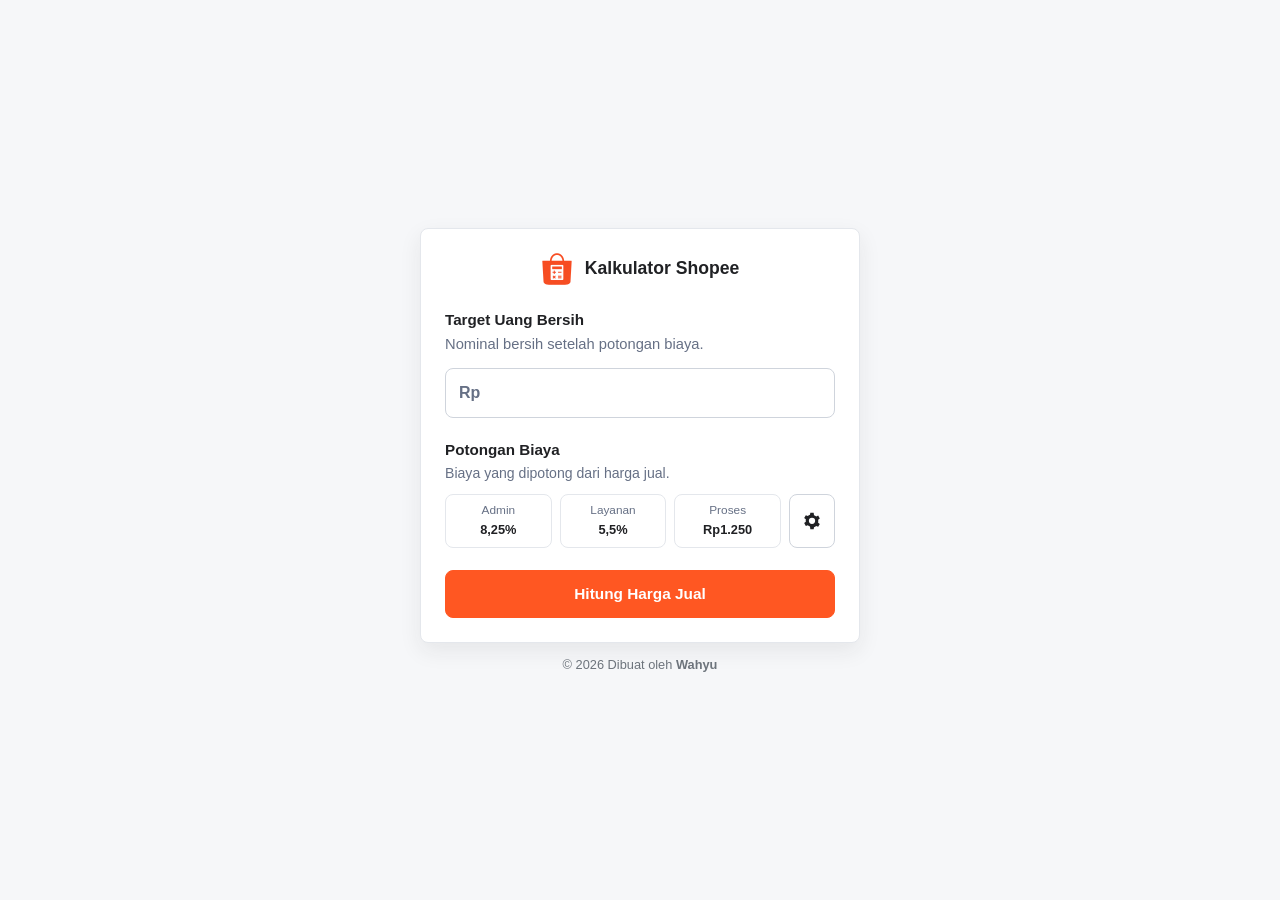
==== index.html @ d79b9548 "Add mobile sidebar reset menu" ====
<!DOCTYPE html>
<html lang="id">

<head>
    <meta charset="UTF-8">
    <meta name="viewport" content="width=device-width, initial-scale=1.0, viewport-fit=cover">
    <link rel="shortcut icon" href="assets/icon.png" type="image/x-icon">
    <link rel="apple-touch-icon" href="assets/icon-app.png">
    <title>Kalkulator Shopee</title>
    <link rel="stylesheet" href="style.css?v=mobile-app-7">
</head>

<body>
    <main class="container">
        <header class="app-header">
            <img src="assets/icon.png" alt="" class="app-icon" aria-hidden="true">
            <h1>Kalkulator Shopee</h1>
            <button class="mobile-menu-toggle" id="mobile-menu-toggle" type="button" aria-expanded="false"
                aria-controls="mobile-menu" aria-label="Buka menu">
                <span></span>
                <span></span>
                <span></span>
            </button>
            <div class="mobile-menu-backdrop" id="mobile-menu-backdrop" hidden></div>
            <nav class="mobile-menu" id="mobile-menu" aria-label="Menu" hidden>
                <div class="mobile-menu-top">
                    <div class="mobile-menu-heading">Menu</div>
                    <button class="mobile-menu-close" id="mobile-menu-close" type="button" aria-label="Tutup menu">&times;</button>
                </div>
                <button class="mobile-menu-item" id="reset-form" type="button">
                    <svg class="mobile-menu-icon" viewBox="0 0 24 24" aria-hidden="true">
                        <path d="M4 7v5h5" />
                        <path d="M5.5 17A8 8 0 1 0 6 6.8L4 12" />
                    </svg>
                    <span>Reset Form</span>
                </button>
                <button class="mobile-menu-item" id="open-about" type="button">
                    <svg class="mobile-menu-icon" viewBox="0 0 24 24" aria-hidden="true">
                        <path d="M12 17v-6" />
                        <path d="M12 7h.01" />
                        <path d="M21 12a9 9 0 1 1-18 0 9 9 0 0 1 18 0Z" />
                    </svg>
                    <span>Tentang</span>
                </button>
            </nav>
        </header>

        <form id="calculator-form" novalidate>
            <div class="field-group">
                <label for="bersih">Target Uang Bersih</label>
                <p class="helper" id="bersih-helper">Nominal bersih setelah potongan biaya.</p>
                <div class="amount-field" id="amount-field">
                    <span class="currency-prefix">Rp</span>
                    <input type="text" id="bersih" inputmode="numeric" pattern="[0-9]*" autocomplete="off" aria-describedby="bersih-helper bersih-error" aria-invalid="false">
                </div>
                <p class="error-message" id="bersih-error" aria-live="polite"></p>
            </div>

            <section class="fee-summary" aria-label="Asumsi biaya Shopee">
                <div class="fee-summary-copy">
                    <p class="fee-summary-title">Potongan Biaya</p>
                    <p class="fee-summary-helper">Biaya yang dipotong dari harga jual.</p>
                </div>
                <div class="fee-chips">
                    <span class="fee-chip">Admin <b id="admin-chip">8,25%</b></span>
                    <span class="fee-chip">Layanan <b id="service-chip">5,5%</b></span>
                    <span class="fee-chip">Proses <b id="process-chip">Rp1.250</b></span>
                </div>
                <button class="fee-toggle" type="button" id="toggle-fees" aria-expanded="false"
                    aria-controls="fee-editor" aria-label="Ubah biaya">
                    <svg class="settings-icon" viewBox="0 0 24 24" aria-hidden="true">
                        <path
                            d="M19.4 13.5c.1-.5.1-1 .1-1.5s0-1-.1-1.5l2-1.5-2-3.5-2.4 1a8.2 8.2 0 0 0-2.6-1.5L14 2h-4l-.4 2.5A8.2 8.2 0 0 0 7 6L4.6 5 2.6 8.5l2 1.5c-.1.5-.1 1-.1 1.5s0 1 .1 1.5l-2 1.5 2 3.5 2.4-1a8.2 8.2 0 0 0 2.6 1.5L10 22h4l.4-2.5A8.2 8.2 0 0 0 17 18l2.4 1 2-3.5-2-1.5ZM12 15.5A3.5 3.5 0 1 1 12 8a3.5 3.5 0 0 1 0 7.5Z" />
                    </svg>
                </button>
            </section>

            <div class="fee-editor" id="fee-editor" hidden>
                <div class="fee-grid">
                    <label class="fee-field" for="admin-rate">
                        <span class="fee-label fee-label-desktop">Admin (%)</span>
                        <span class="fee-label fee-label-mobile">Biaya Admin (%)</span>
                        <input type="text" id="admin-rate" inputmode="decimal" value="8,25">
                    </label>
                    <label class="fee-field" for="service-rate">
                        <span class="fee-label fee-label-desktop">Layanan (%)</span>
                        <span class="fee-label fee-label-mobile">Biaya Layanan (%)</span>
                        <input type="text" id="service-rate" inputmode="decimal" value="5,5">
                    </label>
                    <label class="fee-field" for="process-fee">
                        <span class="fee-label fee-label-desktop">Proses (Rp)</span>
                        <span class="fee-label fee-label-mobile">Biaya Proses Pesanan (Rp)</span>
                        <input type="text" id="process-fee" inputmode="numeric" value="1.250">
                    </label>
                </div>
                <button class="fee-save" type="button" id="save-fees">Simpan</button>
                <p class="error-message" id="fee-error" aria-live="polite"></p>
            </div>

            <section id="output" class="result" hidden aria-live="polite">
                <p class="result-label">Harga Jual Minimum</p>
                <div class="harga-final" id="selling-price">Rp0</div>
                <div class="summary-list">
                    <div class="summary-row">
                        <span>Biaya Admin</span>
                        <b id="admin-fee">Rp0</b>
                    </div>
                    <div class="summary-row">
                        <span>Biaya Layanan</span>
                        <b id="service-fee">Rp0</b>
                    </div>
                    <div class="summary-row">
                        <span>Biaya Proses Pesanan</span>
                        <b id="process-cost">Rp0</b>
                    </div>
                    <div class="summary-row summary-total">
                        <span>Bersih Diterima</span>
                        <b id="net-received">Rp0</b>
                    </div>
                </div>
            </section>

            <button class="primary-button" id="primary-action" type="submit">Hitung Harga Jual</button>
            <section id="empty-state" class="empty-state" aria-live="polite">
                <div class="empty-state-content">
                    <span class="empty-state-icon" aria-hidden="true">Rp</span>
                    <p>Masukkan target, lalu hitung harga jual.</p>
                </div>
            </section>
            <p class="copy-status" id="copy-status" role="status" aria-live="polite"></p>
        </form>
    </main>

    <div id="toast" class="toast" role="status" aria-live="polite" aria-atomic="true" hidden>
        <span class="toast-icon" aria-hidden="true"></span>
        <span class="toast-message"></span>
        <button class="toast-close" type="button" aria-label="Tutup pesan">&times;</button>
    </div>

    <div class="about-modal" id="about-modal" role="dialog" aria-modal="true" aria-labelledby="about-title" hidden>
        <div class="about-modal-panel">
            <button class="about-modal-close" id="about-modal-close" type="button" aria-label="Tutup About">&times;</button>
            <h2 id="about-title">Tentang</h2>
            <p class="about-modal-credit">
                © 2026 Dibuat oleh <a href="https://wahyu-devs.github.io/portfolio/"><b>Wahyu</b></a>
            </p>
        </div>
    </div>

    <footer>
        © 2026 Dibuat oleh <a href="https://wahyu-devs.github.io/portfolio/"><b>Wahyu</b></a>
    </footer>

    <script src="script.js?v=mobile-app-6"></script>
</body>

</html>
---- style.css ----
:root {
    color-scheme: light;
    --accent: #ff5722;
    --accent-hover: #e64a19;
    --accent-soft: #fff3ee;
    --focus: #155eef;
    --danger: #b42318;
    --ink: #202124;
    --muted: #667085;
    --line: #e4e7ec;
    --line-strong: #cfd4dc;
    --surface: #ffffff;
    --bg: #f6f7f9;
    --form-gap: 22px;
    --field-gap: 12px;
    --inner-gap: 12px;
}

* {
    box-sizing: border-box;
    letter-spacing: 0;
}

[hidden] {
    display: none !important;
}

html {
    min-height: 100%;
    background: var(--bg);
}

body {
    min-height: 100svh;
    min-height: 100dvh;
    margin: 0;
    padding: 20px;
    display: flex;
    flex-direction: column;
    align-items: center;
    justify-content: center;
    overflow-x: hidden;
    overflow-y: auto;
    background: var(--bg);
    color: var(--ink);
    font-family: Arial, sans-serif;
}

.container {
    width: min(100%, 440px);
    padding: 24px;
    background: var(--surface);
    border: 1px solid var(--line);
    border-radius: 8px;
    box-shadow: 0 8px 22px rgba(32, 33, 36, 0.08);
}

.app-header {
    display: flex;
    align-items: center;
    justify-content: center;
    gap: 12px;
    margin-bottom: 26px;
}

.app-icon {
    width: 32px;
    height: 32px;
    border-radius: 8px;
}

.mobile-menu-toggle,
.mobile-menu,
.mobile-menu-backdrop,
.about-modal {
    display: none;
}

h1 {
    margin: 0;
    color: var(--ink);
    font-size: 1.1rem;
    line-height: 1.25;
    text-align: center;
}

.field-group {
    margin: 0;
}

#calculator-form {
    display: flex;
    flex-direction: column;
    gap: var(--form-gap);
}

label {
    display: block;
    margin-bottom: 6px;
    font-size: 0.95rem;
    font-weight: 700;
}

.helper {
    margin: 0 0 var(--field-gap);
    color: var(--muted);
    font-size: 0.92rem;
    line-height: 1.45;
}

.amount-field {
    display: flex;
    min-height: 50px;
    align-items: center;
    background: var(--surface);
    border: 1px solid var(--line-strong);
    border-radius: 8px;
    transition: border-color 160ms ease, box-shadow 160ms ease;
}

.amount-field:focus-within,
.fee-field input:focus-visible,
.fee-toggle:focus-visible,
.mobile-menu-toggle:focus-visible,
.mobile-menu-close:focus-visible,
.mobile-menu-item:focus-visible,
.about-modal-close:focus-visible,
.primary-button:focus-visible {
    border-color: var(--focus);
    box-shadow: 0 0 0 3px rgba(21, 94, 239, 0.16);
    outline: none;
}

.amount-field.is-invalid {
    border-color: var(--danger);
    box-shadow: 0 0 0 3px rgba(180, 35, 24, 0.12);
}

.currency-prefix {
    flex: 0 0 auto;
    padding-left: 13px;
    color: var(--muted);
    font-weight: 700;
}

input {
    width: 100%;
    min-height: 48px;
    padding: 12px;
    border: 0;
    border-radius: 8px;
    background: transparent;
    color: var(--ink);
    font-size: 1rem;
}

input:focus {
    outline: none;
}

.error-message,
.copy-status {
    margin: 0;
    font-size: 0.84rem;
    line-height: 1.4;
}

.error-message:not(:empty),
.copy-status:not(:empty) {
    margin-top: 8px;
}

.error-message {
    color: var(--danger);
}

.copy-status {
    color: var(--focus);
    text-align: center;
}

.error-message,
.copy-status:empty {
    display: none;
}

.toast {
    position: fixed;
    top: calc(20px + env(safe-area-inset-top));
    right: auto;
    bottom: auto;
    left: 50%;
    z-index: 10;
    display: grid;
    grid-template-columns: auto minmax(0, 1fr) auto;
    align-items: center;
    gap: 10px;
    width: max-content;
    max-width: min(390px, calc(100vw - 40px));
    padding: 9px 10px;
    background: #f8fafc;
    border: 1px solid var(--line-strong);
    border-radius: 8px;
    box-shadow: 0 10px 24px rgba(32, 33, 36, 0.14);
    color: var(--ink);
    font-size: 0.86rem;
    font-weight: 700;
    line-height: 1.35;
    opacity: 0;
    transform: translate(-50%, -10px);
    transition: opacity 180ms ease, transform 180ms ease;
}

.toast-message {
    min-width: 0;
    overflow-wrap: anywhere;
}

.toast-icon {
    display: inline-grid;
    flex: 0 0 auto;
    place-items: center;
    width: 1.45em;
    height: 1.45em;
    border-radius: 50%;
    color: #ffffff;
    font-size: 0.82rem;
    font-weight: 800;
    line-height: 1;
}

.toast-close {
    display: inline-grid;
    width: 24px;
    height: 24px;
    margin: -2px -3px -2px 0;
    padding: 0;
    place-items: center;
    background: transparent;
    border: 0;
    border-radius: 6px;
    color: currentColor;
    cursor: pointer;
    font-size: 1rem;
    line-height: 1;
    opacity: 0.62;
}

.toast-close:hover,
.toast-close:focus-visible {
    background: rgba(32, 33, 36, 0.08);
    opacity: 0.9;
    outline: none;
}

.toast.is-visible {
    opacity: 1;
    transform: translate(-50%, 0);
}

.toast.is-success {
    background: #eefaf2;
    border-color: #8fd19e;
    color: #14532d;
}

.toast.is-success .toast-icon {
    position: relative;
    background: #31a05f;
}

.toast.is-success .toast-icon::before {
    content: "";
    width: 0.64em;
    height: 0.34em;
    margin-top: -0.1em;
    border-bottom: 2px solid currentColor;
    border-left: 2px solid currentColor;
    transform: rotate(-45deg);
}

.toast.is-info {
    background: #eff6ff;
    border-color: #93c5fd;
    color: #1e3a8a;
}

.toast.is-info .toast-icon {
    background: #1d74d8;
}

.toast.is-info .toast-icon::before {
    content: "i";
}

.toast.is-warning {
    background: #fff8e8;
    border-color: #f5c465;
    color: #7c4a03;
}

.toast.is-warning .toast-icon {
    background: #f0a700;
}

.toast.is-warning .toast-icon::before {
    content: "!";
}

.toast.is-error {
    background: #fff1f0;
    border-color: #f1a2a0;
    color: #8a1f17;
}

.toast.is-error .toast-icon {
    background: #ef4a3a;
}

.toast.is-error .toast-icon::before {
    content: "×";
}

.fee-summary {
    display: grid;
    grid-template-columns: minmax(0, 1fr) auto;
    align-items: stretch;
    gap: 10px 8px;
    margin-top: 0;
}

.fee-summary-copy {
    grid-column: 1 / -1;
}

.fee-summary-title {
    margin: 0 0 4px;
    color: var(--ink);
    font-size: 0.95rem;
    font-weight: 700;
    line-height: 1.3;
}

.fee-summary-helper {
    margin: 0;
    color: var(--muted);
    font-size: 0.88rem;
    line-height: 1.45;
}

.fee-chips {
    display: grid;
    grid-template-columns: repeat(3, minmax(0, 1fr));
    gap: 8px;
}

.fee-chip {
    display: flex;
    flex-direction: column;
    justify-content: center;
    min-width: 0;
    min-height: 54px;
    padding: 8px 6px;
    background: var(--surface);
    border: 1px solid var(--line);
    border-radius: 8px;
    color: var(--muted);
    font-size: 0.74rem;
    line-height: 1.25;
    text-align: center;
}

.fee-chip b {
    display: block;
    margin-top: 4px;
    color: var(--ink);
    font-size: 0.8rem;
}

.fee-toggle {
    display: inline-grid;
    width: 46px;
    min-height: 46px;
    padding: 0;
    place-items: center;
    background: transparent;
    border: 1px solid var(--line-strong);
    border-radius: 8px;
    color: var(--ink);
    cursor: pointer;
    font-size: 0.9rem;
    font-weight: 700;
}

.settings-icon {
    width: 20px;
    height: 20px;
    fill: currentColor;
}

.fee-toggle:hover {
    background: #ffffff;
    border-color: var(--accent);
    color: var(--accent);
}

.fee-editor {
    margin-top: 0;
    padding: 12px;
    background: #fafbfc;
    border: 1px solid var(--line);
    border-radius: 8px;
}

.fee-grid {
    display: grid;
    gap: 10px;
}

.fee-field {
    margin: 0;
}

.fee-field span {
    display: block;
    margin-bottom: 6px;
    color: var(--muted);
    font-size: 0.8rem;
}

.fee-field .fee-label-mobile {
    display: none;
}

.fee-field input {
    min-height: 44px;
    padding: 10px 11px;
    background: var(--surface);
    border: 1px solid var(--line-strong);
}

.fee-save {
    width: 100%;
    min-height: 44px;
    margin-top: 12px;
    padding: 10px 12px;
    background: transparent;
    border: 1px solid var(--line-strong);
    border-radius: 8px;
    color: var(--ink);
    cursor: pointer;
    font-size: 0.92rem;
    font-weight: 700;
}

.fee-save:hover {
    background: #ffffff;
    border-color: var(--accent);
    color: var(--accent);
}

.fee-save:focus-visible {
    border-color: var(--focus);
    box-shadow: 0 0 0 3px rgba(21, 94, 239, 0.16);
    outline: none;
}

.result {
    margin-top: 0;
    padding-top: 22px;
    border-top: 1px solid var(--line);
}

.result-label {
    margin: 0;
    color: var(--muted);
    font-size: 0.86rem;
    font-weight: 700;
    text-align: center;
}

.harga-final {
    margin: 8px 0 18px;
    color: var(--accent);
    font-size: 1.8rem;
    font-weight: 800;
    line-height: 1.2;
    overflow-wrap: anywhere;
    text-align: center;
}

.summary-list {
    border: 1px solid var(--line);
    border-radius: 8px;
    overflow: hidden;
}

.summary-row {
    display: grid;
    grid-template-columns: minmax(0, 1fr) auto;
    gap: 12px;
    align-items: center;
    min-height: 52px;
    padding: 12px;
}

.summary-row + .summary-row {
    border-top: 1px solid var(--line);
}

.summary-row span {
    min-width: 0;
    color: var(--muted);
    font-size: 0.92rem;
}

.summary-row b {
    color: var(--ink);
    font-size: 0.94rem;
    overflow-wrap: anywhere;
    text-align: right;
}

.summary-total {
    margin: 0;
    background: var(--accent-soft);
}

.summary-total span,
.summary-total b {
    color: var(--ink);
    font-weight: 800;
}

.primary-button {
    width: 100%;
    min-height: 48px;
    margin-top: 0;
    padding: 12px;
    background: var(--accent);
    border: 1px solid var(--accent);
    border-radius: 8px;
    color: #ffffff;
    cursor: pointer;
    font-size: 0.96rem;
    font-weight: 700;
}

.primary-button:hover {
    background: var(--accent-hover);
    border-color: var(--accent-hover);
}

.empty-state {
    display: none;
}

footer {
    margin-top: 14px;
    color: #6d747c;
    font-size: 0.8rem;
    text-align: center;
}

.heart-icon {
    width: 1.08em;
    height: 1.08em;
    margin: 0;
    fill: var(--accent);
    vertical-align: -0.16em;
}

a {
    color: inherit;
    text-decoration: none;
}

@media (min-width: 701px) {
    .fee-editor {
        padding: 14px;
    }

    .fee-grid {
        grid-template-columns: repeat(3, minmax(0, 1fr));
        gap: 12px;
        align-items: start;
    }

    .fee-field span {
        margin-bottom: 7px;
        font-size: 0.8rem;
        line-height: 1.25;
        white-space: nowrap;
    }

    .fee-field input {
        min-height: 46px;
        padding: 10px 12px;
        font-size: 1rem;
    }

    .fee-save {
        min-height: 42px;
        margin-top: 14px;
        padding: 9px 12px;
    }
}

@media (max-width: 700px) {
    body {
        padding: 0;
        justify-content: flex-start;
        align-items: stretch;
        background: var(--bg);
    }

    .container {
        flex: 1;
        display: flex;
        flex-direction: column;
        width: 100%;
        max-width: none;
        padding: 0 20px 14px;
        background: var(--bg);
        border: 0;
        border-radius: 0;
        box-shadow: none;
    }

    #calculator-form {
        flex: 1;
        gap: 14px;
    }

    .app-header {
        position: sticky;
        top: 0;
        z-index: 4;
        align-items: center;
        justify-content: flex-start;
        gap: 10px;
        margin: 0 -20px 14px;
        padding: calc(14px + env(safe-area-inset-top)) 20px 14px;
        background: var(--surface);
        border-bottom: 1px solid var(--line);
    }

    .app-icon {
        flex: 0 0 auto;
        width: 38px;
        height: 38px;
    }

    h1 {
        flex: 1;
        font-size: 1.08rem;
        font-weight: 800;
        text-align: left;
    }

    .mobile-menu-toggle {
        flex: 0 0 auto;
        display: inline-flex;
        align-items: center;
        justify-content: center;
        flex-direction: column;
        gap: 4px;
        width: 38px;
        min-height: 38px;
        padding: 0;
        background: #fafbfc;
        border: 1px solid var(--line-strong);
        border-radius: 8px;
        color: var(--ink);
        cursor: pointer;
    }

    .mobile-menu-toggle span {
        display: block;
        width: 17px;
        height: 2px;
        background: currentColor;
        border-radius: 999px;
    }

    body.is-mobile-menu-open {
        overflow: hidden;
    }

    .mobile-menu-backdrop {
        position: fixed;
        inset: 0;
        z-index: 18;
        display: block;
        background: rgba(32, 33, 36, 0.34);
        opacity: 0;
        transition: opacity 180ms ease;
    }

    .mobile-menu-backdrop.is-open {
        opacity: 1;
    }

    .mobile-menu-backdrop[hidden] {
        display: none;
    }

    .mobile-menu {
        position: fixed;
        top: 0;
        right: 0;
        bottom: 0;
        z-index: 19;
        display: flex;
        flex-direction: column;
        gap: 10px;
        width: min(300px, calc(100vw - 52px));
        padding: calc(18px + env(safe-area-inset-top)) 16px calc(18px + env(safe-area-inset-bottom));
        background: var(--surface);
        border-left: 1px solid var(--line);
        box-shadow: -18px 0 36px rgba(32, 33, 36, 0.18);
        transform: translateX(100%);
        transition: transform 180ms ease;
    }

    .mobile-menu.is-open {
        transform: translateX(0);
    }

    .mobile-menu[hidden] {
        display: none;
    }

    .mobile-menu-top {
        display: flex;
        align-items: center;
        justify-content: space-between;
        gap: 12px;
        min-height: 38px;
        margin-bottom: 4px;
    }

    .mobile-menu-heading {
        color: var(--ink);
        font-size: 1rem;
        font-weight: 800;
        line-height: 1.3;
    }

    .mobile-menu-close {
        display: inline-grid;
        flex: 0 0 auto;
        width: 36px;
        height: 36px;
        padding: 0;
        place-items: center;
        background: #fafbfc;
        border: 1px solid var(--line);
        border-radius: 8px;
        color: var(--ink);
        cursor: pointer;
        font-size: 1rem;
        line-height: 1;
    }

    .mobile-menu-item {
        width: 100%;
        min-height: 46px;
        padding: 11px 12px;
        display: flex;
        align-items: center;
        gap: 10px;
        background: #fafbfc;
        border: 1px solid var(--line);
        border-radius: 8px;
        color: var(--ink);
        cursor: pointer;
        font-size: 0.94rem;
        font-weight: 700;
        text-align: left;
    }

    .mobile-menu-icon {
        flex: 0 0 auto;
        width: 18px;
        height: 18px;
        fill: none;
        stroke: currentColor;
        stroke-width: 2;
        stroke-linecap: round;
        stroke-linejoin: round;
    }

    .mobile-menu-item span {
        min-width: 0;
        overflow-wrap: anywhere;
    }

    .mobile-menu-item:hover {
        border-color: var(--accent);
        color: var(--accent);
    }

    .about-modal {
        position: fixed;
        inset: 0;
        z-index: 20;
        display: grid;
        place-items: center;
        padding: 20px;
        background: rgba(32, 33, 36, 0.34);
    }

    .about-modal[hidden] {
        display: none;
    }

    .about-modal-panel {
        position: relative;
        display: grid;
        gap: 8px;
        width: min(320px, 100%);
        padding: 18px;
        background: var(--surface);
        border: 1px solid var(--line);
        border-radius: 8px;
        box-shadow: 0 18px 36px rgba(32, 33, 36, 0.2);
    }

    .about-modal-close {
        position: absolute;
        top: 10px;
        right: 10px;
        display: inline-grid;
        width: 32px;
        height: 32px;
        padding: 0;
        place-items: center;
        background: #fafbfc;
        border: 1px solid var(--line);
        border-radius: 8px;
        color: var(--ink);
        cursor: pointer;
        font-size: 1rem;
        line-height: 1;
    }

    .about-modal h2 {
        margin: 0;
        padding-right: 34px;
        color: var(--ink);
        font-size: 1.05rem;
        line-height: 1.3;
    }

    .about-modal-credit {
        display: block;
        width: 100%;
        margin: 4px 0 0;
        color: var(--muted);
        font-size: 0.84rem;
        font-weight: 400;
    }

    label {
        margin-bottom: 6px;
        font-size: 0.92rem;
        line-height: 1.3;
    }

    .helper {
        margin-bottom: 12px;
        font-size: 0.9rem;
        line-height: 1.45;
    }

    .field-group {
        margin: 0 -20px;
        padding: 18px 20px 16px;
        background: var(--surface);
        border-bottom: 1px solid var(--line);
    }

    .amount-field {
        min-height: 52px;
        background: #fafbfc;
    }

    input {
        min-height: 50px;
        padding-top: 10px;
        padding-bottom: 10px;
    }

    .fee-summary {
        margin: 0 -20px;
        padding: 16px 20px;
        background: var(--surface);
        border-top: 1px solid var(--line);
        border-bottom: 1px solid var(--line);
        gap: 12px 8px;
    }

    .fee-summary-title {
        font-size: 0.92rem;
    }

    .fee-summary-helper {
        font-size: 0.9rem;
    }

    .fee-chips {
        gap: 8px;
    }

    .fee-chip {
        min-height: 52px;
        padding: 7px 6px;
        background: #fafbfc;
        font-size: 0.73rem;
    }

    .fee-chip b {
        margin-top: 3px;
        font-size: 0.8rem;
    }

    .fee-toggle {
        width: 50px;
        min-height: 52px;
        background: #fafbfc;
        font-size: 0.9rem;
    }

    .fee-field .fee-label-desktop {
        display: none;
    }

    .fee-field .fee-label-mobile {
        display: block;
    }

    .fee-editor {
        margin: -14px -20px 0;
        padding: 16px 20px 18px;
        background: var(--surface);
        border: 0;
        border-bottom: 1px solid var(--line);
        border-radius: 0;
    }

    .fee-grid {
        gap: 12px;
    }

    .fee-field input {
        background: #fafbfc;
    }

    .result {
        margin: 0 -20px;
        padding: 18px 20px;
        background: var(--surface);
        border-top: 1px solid var(--line);
        border-bottom: 1px solid var(--line);
    }

    .result-label {
        font-size: 0.84rem;
    }

    .harga-final {
        margin: 7px 0 16px;
        font-size: 1.72rem;
    }

    .summary-row {
        min-height: 48px;
        padding: 11px 12px;
    }

    .summary-row span {
        font-size: 0.9rem;
    }

    .summary-row b {
        font-size: 0.92rem;
    }

    .primary-button {
        min-height: 52px;
        margin-top: 2px;
        font-size: 0.94rem;
        font-weight: 700;
        box-shadow: 0 8px 18px rgba(255, 87, 34, 0.18);
    }

    .empty-state {
        display: grid;
        flex: 1 1 auto;
        min-height: 168px;
        place-items: center;
        margin: 0 -20px;
        padding: 18px 20px;
        background: var(--surface);
        border-top: 1px solid var(--line);
        border-bottom: 1px solid var(--line);
        border-radius: 0;
        color: var(--muted);
        text-align: center;
    }

    .empty-state-content {
        display: grid;
        place-items: center;
        gap: 8px;
    }

    .empty-state[hidden] {
        display: none;
    }

    .empty-state-icon {
        display: inline-grid;
        width: 40px;
        height: 40px;
        place-items: center;
        background: var(--accent-soft);
        border-radius: 50%;
        color: var(--accent);
        font-size: 0.92rem;
        font-weight: 800;
    }

    .empty-state p {
        max-width: 220px;
        margin: 0;
        font-size: 0.88rem;
        font-weight: 700;
        line-height: 1.45;
    }

    footer {
        display: none;
    }

    .toast {
        top: auto;
        right: 50%;
        bottom: calc(18px + env(safe-area-inset-bottom));
        left: auto;
        width: max-content;
        max-width: calc(100vw - 48px);
        margin: 0;
        padding: 10px 12px;
        box-shadow: 0 8px 20px rgba(32, 33, 36, 0.14);
        font-size: 0.82rem;
        font-weight: 700;
        text-align: center;
        transform: translate(50%, 10px);
    }

    .toast.is-visible {
        transform: translate(50%, 0);
    }
}

@media (max-width: 360px) {
    .container {
        padding-right: 20px;
        padding-left: 20px;
    }

    .fee-chips,
    .summary-row {
        grid-template-columns: 1fr;
    }

    .fee-chip {
        display: flex;
        justify-content: space-between;
        gap: 8px;
        text-align: left;
    }

    .fee-chip b {
        margin-top: 0;
    }

    .summary-row {
        gap: 4px;
        align-items: start;
    }

    .summary-row b {
        text-align: left;
    }
}
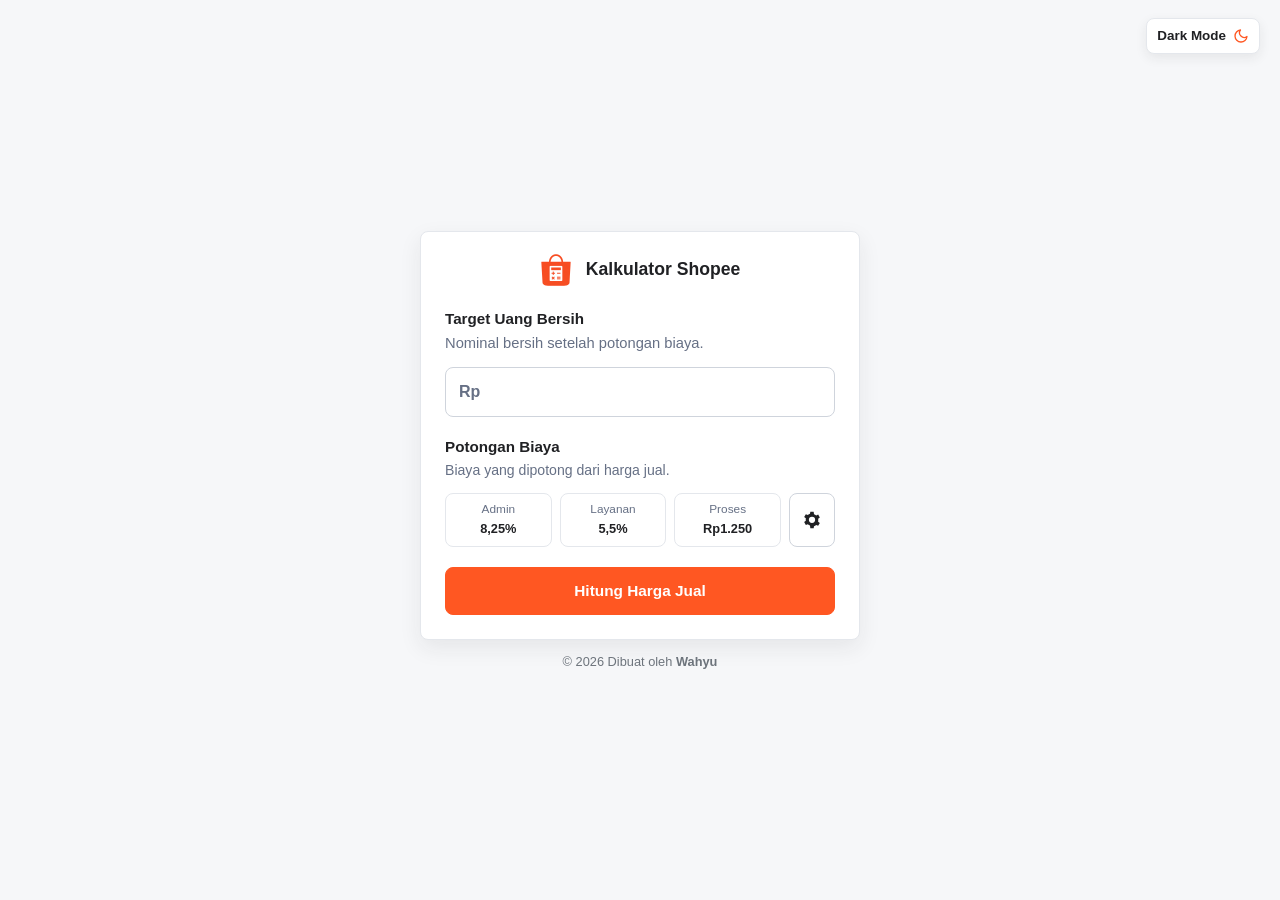
==== commit 2f1011fb: "Add theme toggle and mobile toast polish" ====
--- a/index.html
+++ b/index.html
@@ -7,10 +7,27 @@
     <link rel="shortcut icon" href="assets/icon.png" type="image/x-icon">
     <link rel="apple-touch-icon" href="assets/icon-app.png">
     <title>Kalkulator Shopee</title>
-    <link rel="stylesheet" href="style.css?v=mobile-app-7">
+    <script>
+        (() => {
+            try {
+                const theme = localStorage.getItem("shopeeCalculatorTheme");
+                if (theme === "dark" || theme === "light") {
+                    document.documentElement.dataset.theme = theme;
+                }
+            } catch (error) {
+                document.documentElement.dataset.theme = "light";
+            }
+        })();
+    </script>
+    <link rel="stylesheet" href="style.css?v=mobile-app-11">
 </head>
 
 <body>
+    <button class="theme-action desktop-theme-action" type="button" aria-label="Ganti ke dark mode" data-theme-toggle>
+        <span class="theme-action-label" data-theme-label>Dark Mode</span>
+        <span class="theme-action-icon" aria-hidden="true"></span>
+    </button>
+
     <main class="container">
         <header class="app-header">
             <img src="assets/icon.png" alt="" class="app-icon" aria-hidden="true">
@@ -27,6 +44,11 @@
                     <div class="mobile-menu-heading">Menu</div>
                     <button class="mobile-menu-close" id="mobile-menu-close" type="button" aria-label="Tutup menu">&times;</button>
                 </div>
+                <button class="mobile-menu-item mobile-theme-action" type="button" aria-label="Ganti ke dark mode"
+                    data-theme-toggle>
+                    <span class="theme-action-icon" aria-hidden="true"></span>
+                    <span data-theme-label>Dark Mode</span>
+                </button>
                 <button class="mobile-menu-item" id="reset-form" type="button">
                     <svg class="mobile-menu-icon" viewBox="0 0 24 24" aria-hidden="true">
                         <path d="M4 7v5h5" />
@@ -51,7 +73,7 @@
                 <p class="helper" id="bersih-helper">Nominal bersih setelah potongan biaya.</p>
                 <div class="amount-field" id="amount-field">
                     <span class="currency-prefix">Rp</span>
-                    <input type="text" id="bersih" inputmode="numeric" pattern="[0-9]*" autocomplete="off" aria-describedby="bersih-helper bersih-error" aria-invalid="false">
+                    <input type="text" id="bersih" inputmode="numeric" enterkeyhint="go" pattern="[0-9]*" autocomplete="off" aria-describedby="bersih-helper bersih-error" aria-invalid="false">
                 </div>
                 <p class="error-message" id="bersih-error" aria-live="polite"></p>
             </div>
@@ -139,11 +161,22 @@
 
     <div class="about-modal" id="about-modal" role="dialog" aria-modal="true" aria-labelledby="about-title" hidden>
         <div class="about-modal-panel">
+            <span class="about-modal-handle" aria-hidden="true"></span>
             <button class="about-modal-close" id="about-modal-close" type="button" aria-label="Tutup About">&times;</button>
-            <h2 id="about-title">Tentang</h2>
-            <p class="about-modal-credit">
-                © 2026 Dibuat oleh <a href="https://wahyu-devs.github.io/portfolio/"><b>Wahyu</b></a>
-            </p>
+            <div class="about-modal-header">
+                <svg class="about-modal-header-icon" viewBox="0 0 24 24" aria-hidden="true">
+                    <path d="M12 17v-6" />
+                    <path d="M12 7h.01" />
+                    <path d="M21 12a9 9 0 1 1-18 0 9 9 0 0 1 18 0Z" />
+                </svg>
+                <h2 id="about-title">Tentang</h2>
+            </div>
+            <div class="about-modal-body">
+                <p>
+                    Aplikasi web untuk membantu Seller menghitung harga jual minimum agar target uang bersih tetap
+                    tercapai setelah potongan biaya Shopee. Dibuat oleh <a href="https://wahyu-devs.github.io/portfolio/"><b>Wahyu</b></a>.
+                </p>
+            </div>
         </div>
     </div>
 
@@ -151,7 +184,7 @@
         © 2026 Dibuat oleh <a href="https://wahyu-devs.github.io/portfolio/"><b>Wahyu</b></a>
     </footer>
 
-    <script src="script.js?v=mobile-app-6"></script>
+    <script src="script.js?v=mobile-app-7"></script>
 </body>
 
 </html>
--- a/style.css
+++ b/style.css
@@ -4,16 +4,89 @@
     --accent-hover: #e64a19;
     --accent-soft: #fff3ee;
     --focus: #155eef;
+    --focus-ring: rgba(21, 94, 239, 0.16);
     --danger: #b42318;
+    --danger-ring: rgba(180, 35, 24, 0.12);
     --ink: #202124;
     --muted: #667085;
     --line: #e4e7ec;
     --line-strong: #cfd4dc;
     --surface: #ffffff;
+    --surface-soft: #fafbfc;
+    --surface-raised: #f8fafc;
     --bg: #f6f7f9;
+    --overlay: rgba(32, 33, 36, 0.34);
+    --shadow: rgba(32, 33, 36, 0.08);
+    --shadow-strong: rgba(32, 33, 36, 0.14);
+    --shadow-panel: rgba(32, 33, 36, 0.18);
+    --shadow-modal: rgba(32, 33, 36, 0.22);
+    --control-hover: rgba(32, 33, 36, 0.08);
+    --accent-line: #ffd3c4;
+    --button-shadow: rgba(255, 87, 34, 0.18);
+    --footer: #6d747c;
+    --toast-success-bg: #eefaf2;
+    --toast-success-border: #8fd19e;
+    --toast-success-text: #14532d;
+    --toast-success-icon: #31a05f;
+    --toast-info-bg: #eff6ff;
+    --toast-info-border: #93c5fd;
+    --toast-info-text: #1e3a8a;
+    --toast-info-icon: #1d74d8;
+    --toast-warning-bg: #fff8e8;
+    --toast-warning-border: #f5c465;
+    --toast-warning-text: #7c4a03;
+    --toast-warning-icon: #f0a700;
+    --toast-error-bg: #fff1f0;
+    --toast-error-border: #f1a2a0;
+    --toast-error-text: #8a1f17;
+    --toast-error-icon: #ef4a3a;
     --form-gap: 22px;
     --field-gap: 12px;
     --inner-gap: 12px;
+}
+
+html[data-theme="dark"] {
+    color-scheme: dark;
+    --accent: #ff7043;
+    --accent-hover: #ff8a65;
+    --accent-soft: #3a211a;
+    --focus: #8ab4ff;
+    --focus-ring: rgba(138, 180, 255, 0.22);
+    --danger: #ff9b92;
+    --danger-ring: rgba(255, 155, 146, 0.18);
+    --ink: #f4f6f8;
+    --muted: #a8b0bb;
+    --line: #2f3845;
+    --line-strong: #485263;
+    --surface: #161b22;
+    --surface-soft: #202733;
+    --surface-raised: #1c2430;
+    --bg: #0f131a;
+    --overlay: rgba(4, 7, 12, 0.68);
+    --shadow: rgba(0, 0, 0, 0.34);
+    --shadow-strong: rgba(0, 0, 0, 0.48);
+    --shadow-panel: rgba(0, 0, 0, 0.5);
+    --shadow-modal: rgba(0, 0, 0, 0.58);
+    --control-hover: rgba(255, 255, 255, 0.08);
+    --accent-line: #6f3a2a;
+    --button-shadow: rgba(255, 112, 67, 0.2);
+    --footer: #8e97a5;
+    --toast-success-bg: #11291b;
+    --toast-success-border: #2f8f57;
+    --toast-success-text: #b9f6ca;
+    --toast-success-icon: #35b86b;
+    --toast-info-bg: #14233a;
+    --toast-info-border: #3265a8;
+    --toast-info-text: #c6dbff;
+    --toast-info-icon: #5d9cec;
+    --toast-warning-bg: #2f240d;
+    --toast-warning-border: #a97718;
+    --toast-warning-text: #ffe5a3;
+    --toast-warning-icon: #d99a12;
+    --toast-error-bg: #351815;
+    --toast-error-border: #a5433e;
+    --toast-error-text: #ffd1cc;
+    --toast-error-icon: #f05d51;
 }
 
 * {
@@ -52,10 +125,11 @@
     background: var(--surface);
     border: 1px solid var(--line);
     border-radius: 8px;
-    box-shadow: 0 8px 22px rgba(32, 33, 36, 0.08);
+    box-shadow: 0 8px 22px var(--shadow);
 }
 
 .app-header {
+    position: relative;
     display: flex;
     align-items: center;
     justify-content: center;
@@ -74,6 +148,140 @@
 .mobile-menu-backdrop,
 .about-modal {
     display: none;
+}
+
+.theme-action {
+    position: relative;
+    display: inline-flex;
+    align-items: center;
+    justify-content: center;
+    gap: 8px;
+    min-height: 40px;
+    padding: 8px 12px;
+    background: var(--surface);
+    border: 1px solid var(--line);
+    border-radius: 8px;
+    box-shadow: 0 8px 22px var(--shadow);
+    color: var(--ink);
+    cursor: pointer;
+    font-family: inherit;
+    font-size: 0.88rem;
+    font-weight: 800;
+    line-height: 1;
+    transition: border-color 160ms ease, box-shadow 160ms ease, color 160ms ease;
+}
+
+.theme-action:hover {
+    border-color: var(--accent);
+    color: var(--accent);
+}
+
+.desktop-theme-action {
+    position: fixed;
+    top: calc(18px + env(safe-area-inset-top));
+    right: 20px;
+    z-index: 7;
+    gap: 7px;
+    min-height: 36px;
+    padding: 8px 10px;
+    background: var(--surface);
+    border-color: var(--line);
+    box-shadow: 0 4px 12px var(--shadow);
+    color: var(--ink);
+    font-size: 0.84rem;
+    font-weight: 700;
+}
+
+.desktop-theme-action:hover {
+    background: var(--surface-soft);
+    border-color: var(--line-strong);
+    color: var(--ink);
+}
+
+.theme-action-label {
+    min-width: 72px;
+    text-align: left;
+}
+
+.theme-action-icon {
+    position: relative;
+    flex: 0 0 auto;
+    width: 18px;
+    height: 18px;
+    background: currentColor;
+    border-radius: 0;
+    box-shadow: none;
+    color: var(--muted);
+    mask: url("data:image/svg+xml,%3Csvg%20xmlns='http://www.w3.org/2000/svg'%20viewBox='0%200%2024%2024'%20fill='none'%20stroke='black'%20stroke-width='2'%20stroke-linecap='round'%20stroke-linejoin='round'%3E%3Cpath%20d='M21%2012.79A9%209%200%201%201%2011.21%203%207%207%200%200%200%2021%2012.79Z'/%3E%3C/svg%3E") center / contain no-repeat;
+    -webkit-mask: url("data:image/svg+xml,%3Csvg%20xmlns='http://www.w3.org/2000/svg'%20viewBox='0%200%2024%2024'%20fill='none'%20stroke='black'%20stroke-width='2'%20stroke-linecap='round'%20stroke-linejoin='round'%3E%3Cpath%20d='M21%2012.79A9%209%200%201%201%2011.21%203%207%207%200%200%200%2021%2012.79Z'/%3E%3C/svg%3E") center / contain no-repeat;
+    transition: background 180ms ease, box-shadow 180ms ease, color 180ms ease, transform 180ms ease;
+}
+
+.theme-action:hover .theme-action-icon {
+    color: var(--accent);
+}
+
+.theme-action-icon::before {
+    content: "";
+    position: absolute;
+    top: 50%;
+    left: 50%;
+    width: 2px;
+    height: 2px;
+    border-radius: 999px;
+    background: transparent;
+    box-shadow:
+        0 -10px 0 currentColor,
+        0 10px 0 currentColor,
+        10px 0 0 currentColor,
+        -10px 0 0 currentColor,
+        7px 7px 0 currentColor,
+        -7px 7px 0 currentColor,
+        7px -7px 0 currentColor,
+        -7px -7px 0 currentColor;
+    opacity: 0;
+    transform: translate(-50%, -50%) scale(0.4);
+    transition: opacity 180ms ease, transform 180ms ease;
+}
+
+html[data-theme="dark"] .theme-action-icon {
+    background: currentColor;
+    border-radius: 0;
+    color: inherit;
+    mask: url("data:image/svg+xml,%3Csvg%20xmlns='http://www.w3.org/2000/svg'%20viewBox='0%200%2024%2024'%3E%3Cpath%20d='M11%205V1h2v4h-2Zm0%2018v-4h2v4h-2Zm8-10v-2h4v2h-4ZM1%2013v-2h4v2H1Zm16.65-5.25-1.4-1.4%202.8-2.85%201.45%201.45-2.85%202.8ZM4.95%2020.5%203.5%2019.05l2.85-2.8%201.4%201.4-2.8%202.85Zm14.1%200-2.8-2.85%201.4-1.4%202.85%202.8-1.45%201.45ZM6.35%207.75%203.5%204.95%204.95%203.5l2.8%202.85-1.4%201.4ZM12%2018q-2.5%200-4.25-1.75T6%2012q0-2.5%201.75-4.25T12%206q2.5%200%204.25%201.75T18%2012q0%202.5-1.75%204.25T12%2018Zm0-2q1.65%200%202.825-1.175T16%2012q0-1.65-1.175-2.825T12%208q-1.65%200-2.825%201.175T8%2012q0%201.65%201.175%202.825T12%2016Z'/%3E%3C/svg%3E") center / contain no-repeat;
+    -webkit-mask: url("data:image/svg+xml,%3Csvg%20xmlns='http://www.w3.org/2000/svg'%20viewBox='0%200%2024%2024'%3E%3Cpath%20d='M11%205V1h2v4h-2Zm0%2018v-4h2v4h-2Zm8-10v-2h4v2h-4ZM1%2013v-2h4v2H1Zm16.65-5.25-1.4-1.4%202.8-2.85%201.45%201.45-2.85%202.8ZM4.95%2020.5%203.5%2019.05l2.85-2.8%201.4%201.4-2.8%202.85Zm14.1%200-2.8-2.85%201.4-1.4%202.85%202.8-1.45%201.45ZM6.35%207.75%203.5%204.95%204.95%203.5l2.8%202.85-1.4%201.4ZM12%2018q-2.5%200-4.25-1.75T6%2012q0-2.5%201.75-4.25T12%206q2.5%200%204.25%201.75T18%2012q0%202.5-1.75%204.25T12%2018Zm0-2q1.65%200%202.825-1.175T16%2012q0-1.65-1.175-2.825T12%208q-1.65%200-2.825%201.175T8%2012q0%201.65%201.175%202.825T12%2016Z'/%3E%3C/svg%3E") center / contain no-repeat;
+    box-shadow: none;
+}
+
+html[data-theme="dark"] .theme-action-icon::before {
+    opacity: 0;
+    transform: translate(-50%, -50%) scale(0.4);
+}
+
+.desktop-theme-action .theme-action-label {
+    min-width: auto;
+}
+
+.desktop-theme-action .theme-action-icon {
+    width: 16px;
+    height: 16px;
+    color: var(--accent);
+}
+
+html[data-theme="dark"] .desktop-theme-action {
+    background: var(--surface);
+    border-color: var(--line);
+    color: var(--ink);
+}
+
+html[data-theme="dark"] .desktop-theme-action:hover {
+    background: var(--surface-soft);
+    border-color: var(--line-strong);
+    color: var(--ink);
+}
+
+html[data-theme="dark"] .desktop-theme-action .theme-action-icon {
+    color: var(--accent);
 }
 
 h1 {
@@ -124,16 +332,17 @@
 .mobile-menu-toggle:focus-visible,
 .mobile-menu-close:focus-visible,
 .mobile-menu-item:focus-visible,
+.theme-action:focus-visible,
 .about-modal-close:focus-visible,
 .primary-button:focus-visible {
     border-color: var(--focus);
-    box-shadow: 0 0 0 3px rgba(21, 94, 239, 0.16);
+    box-shadow: 0 0 0 3px var(--focus-ring);
     outline: none;
 }
 
 .amount-field.is-invalid {
     border-color: var(--danger);
-    box-shadow: 0 0 0 3px rgba(180, 35, 24, 0.12);
+    box-shadow: 0 0 0 3px var(--danger-ring);
 }
 
 .currency-prefix {
@@ -198,10 +407,10 @@
     width: max-content;
     max-width: min(390px, calc(100vw - 40px));
     padding: 9px 10px;
-    background: #f8fafc;
+    background: var(--surface-raised);
     border: 1px solid var(--line-strong);
     border-radius: 8px;
-    box-shadow: 0 10px 24px rgba(32, 33, 36, 0.14);
+    box-shadow: 0 10px 24px var(--shadow-strong);
     color: var(--ink);
     font-size: 0.86rem;
     font-weight: 700;
@@ -248,7 +457,7 @@
 
 .toast-close:hover,
 .toast-close:focus-visible {
-    background: rgba(32, 33, 36, 0.08);
+    background: var(--control-hover);
     opacity: 0.9;
     outline: none;
 }
@@ -259,14 +468,14 @@
 }
 
 .toast.is-success {
-    background: #eefaf2;
-    border-color: #8fd19e;
-    color: #14532d;
+    background: var(--toast-success-bg);
+    border-color: var(--toast-success-border);
+    color: var(--toast-success-text);
 }
 
 .toast.is-success .toast-icon {
     position: relative;
-    background: #31a05f;
+    background: var(--toast-success-icon);
 }
 
 .toast.is-success .toast-icon::before {
@@ -280,13 +489,13 @@
 }
 
 .toast.is-info {
-    background: #eff6ff;
-    border-color: #93c5fd;
-    color: #1e3a8a;
+    background: var(--toast-info-bg);
+    border-color: var(--toast-info-border);
+    color: var(--toast-info-text);
 }
 
 .toast.is-info .toast-icon {
-    background: #1d74d8;
+    background: var(--toast-info-icon);
 }
 
 .toast.is-info .toast-icon::before {
@@ -294,13 +503,13 @@
 }
 
 .toast.is-warning {
-    background: #fff8e8;
-    border-color: #f5c465;
-    color: #7c4a03;
+    background: var(--toast-warning-bg);
+    border-color: var(--toast-warning-border);
+    color: var(--toast-warning-text);
 }
 
 .toast.is-warning .toast-icon {
-    background: #f0a700;
+    background: var(--toast-warning-icon);
 }
 
 .toast.is-warning .toast-icon::before {
@@ -308,13 +517,13 @@
 }
 
 .toast.is-error {
-    background: #fff1f0;
-    border-color: #f1a2a0;
-    color: #8a1f17;
+    background: var(--toast-error-bg);
+    border-color: var(--toast-error-border);
+    color: var(--toast-error-text);
 }
 
 .toast.is-error .toast-icon {
-    background: #ef4a3a;
+    background: var(--toast-error-icon);
 }
 
 .toast.is-error .toast-icon::before {
@@ -399,7 +608,7 @@
 }
 
 .fee-toggle:hover {
-    background: #ffffff;
+    background: var(--surface);
     border-color: var(--accent);
     color: var(--accent);
 }
@@ -407,7 +616,7 @@
 .fee-editor {
     margin-top: 0;
     padding: 12px;
-    background: #fafbfc;
+    background: var(--surface-soft);
     border: 1px solid var(--line);
     border-radius: 8px;
 }
@@ -454,14 +663,14 @@
 }
 
 .fee-save:hover {
-    background: #ffffff;
+    background: var(--surface);
     border-color: var(--accent);
     color: var(--accent);
 }
 
 .fee-save:focus-visible {
     border-color: var(--focus);
-    box-shadow: 0 0 0 3px rgba(21, 94, 239, 0.16);
+    box-shadow: 0 0 0 3px var(--focus-ring);
     outline: none;
 }
 
@@ -557,7 +766,7 @@
 
 footer {
     margin-top: 14px;
-    color: #6d747c;
+    color: var(--footer);
     font-size: 0.8rem;
     text-align: center;
 }
@@ -576,6 +785,27 @@
 }
 
 @media (min-width: 701px) {
+    .container {
+        padding: 22px 24px 24px;
+    }
+
+    .app-header {
+        gap: 14px;
+        margin-bottom: 24px;
+    }
+
+    #calculator-form {
+        gap: 20px;
+    }
+
+    .fee-summary {
+        gap: 12px 8px;
+    }
+
+    .primary-button {
+        margin-top: 0;
+    }
+
     .fee-editor {
         padding: 14px;
     }
@@ -607,6 +837,10 @@
 }
 
 @media (max-width: 700px) {
+    .desktop-theme-action {
+        display: none;
+    }
+
     body {
         padding: 0;
         justify-content: flex-start;
@@ -668,7 +902,7 @@
         width: 38px;
         min-height: 38px;
         padding: 0;
-        background: #fafbfc;
+        background: var(--surface-soft);
         border: 1px solid var(--line-strong);
         border-radius: 8px;
         color: var(--ink);
@@ -692,7 +926,7 @@
         inset: 0;
         z-index: 18;
         display: block;
-        background: rgba(32, 33, 36, 0.34);
+        background: var(--overlay);
         opacity: 0;
         transition: opacity 180ms ease;
     }
@@ -718,7 +952,7 @@
         padding: calc(18px + env(safe-area-inset-top)) 16px calc(18px + env(safe-area-inset-bottom));
         background: var(--surface);
         border-left: 1px solid var(--line);
-        box-shadow: -18px 0 36px rgba(32, 33, 36, 0.18);
+        box-shadow: -18px 0 36px var(--shadow-panel);
         transform: translateX(100%);
         transition: transform 180ms ease;
     }
@@ -754,7 +988,7 @@
         height: 36px;
         padding: 0;
         place-items: center;
-        background: #fafbfc;
+        background: var(--surface-soft);
         border: 1px solid var(--line);
         border-radius: 8px;
         color: var(--ink);
@@ -770,7 +1004,7 @@
         display: flex;
         align-items: center;
         gap: 10px;
-        background: #fafbfc;
+        background: var(--surface-soft);
         border: 1px solid var(--line);
         border-radius: 8px;
         color: var(--ink);
@@ -801,14 +1035,24 @@
         color: var(--accent);
     }
 
+    .mobile-theme-action {
+        justify-content: flex-start;
+        cursor: pointer;
+    }
+
+    .mobile-theme-action .theme-action-icon {
+        color: inherit;
+    }
+
     .about-modal {
         position: fixed;
         inset: 0;
         z-index: 20;
         display: grid;
-        place-items: center;
-        padding: 20px;
-        background: rgba(32, 33, 36, 0.34);
+        align-items: end;
+        justify-items: center;
+        padding: 12px 12px calc(12px + env(safe-area-inset-bottom));
+        background: var(--overlay);
     }
 
     .about-modal[hidden] {
@@ -818,48 +1062,101 @@
     .about-modal-panel {
         position: relative;
         display: grid;
-        gap: 8px;
-        width: min(320px, 100%);
-        padding: 18px;
+        gap: 12px;
+        width: min(420px, 100%);
+        max-height: calc(100dvh - 24px);
+        padding: 10px 18px 18px;
+        overflow-y: auto;
+        background: var(--surface);
+        border: 1px solid var(--line-strong);
+        border-radius: 8px;
+        box-shadow: 0 18px 42px var(--shadow-modal);
+    }
+
+    .about-modal-handle {
+        justify-self: center;
+        width: 42px;
+        height: 4px;
+        margin-bottom: 2px;
+        background: var(--line-strong);
+        border-radius: 999px;
+    }
+
+    .about-modal-header {
+        display: flex;
+        align-items: center;
+        gap: 12px;
+        min-height: 42px;
+        padding: 0 52px 12px 0;
+        border-bottom: 1px solid var(--line);
+    }
+
+    .about-modal-header-icon {
+        flex: 0 0 auto;
+        width: 34px;
+        height: 34px;
+        padding: 7px;
+        background: var(--accent-soft);
+        border: 1px solid var(--accent-line);
+        border-radius: 8px;
+        color: var(--accent);
+        fill: none;
+        stroke: currentColor;
+        stroke-width: 2;
+        stroke-linecap: round;
+        stroke-linejoin: round;
+    }
+
+    .about-modal-close {
+        position: absolute;
+        top: 20px;
+        right: 18px;
+        display: inline-grid;
+        width: 36px;
+        height: 36px;
+        padding: 0;
+        place-items: center;
         background: var(--surface);
         border: 1px solid var(--line);
         border-radius: 8px;
-        box-shadow: 0 18px 36px rgba(32, 33, 36, 0.2);
-    }
-
-    .about-modal-close {
-        position: absolute;
-        top: 10px;
-        right: 10px;
-        display: inline-grid;
-        width: 32px;
-        height: 32px;
-        padding: 0;
-        place-items: center;
-        background: #fafbfc;
-        border: 1px solid var(--line);
-        border-radius: 8px;
-        color: var(--ink);
+        color: var(--muted);
         cursor: pointer;
         font-size: 1rem;
         line-height: 1;
     }
 
+    .about-modal-close:hover {
+        border-color: var(--line-strong);
+        color: var(--ink);
+    }
+
     .about-modal h2 {
+        min-width: 0;
         margin: 0;
-        padding-right: 34px;
         color: var(--ink);
-        font-size: 1.05rem;
+        font-size: 1.08rem;
+        font-weight: 800;
         line-height: 1.3;
     }
 
-    .about-modal-credit {
-        display: block;
-        width: 100%;
-        margin: 4px 0 0;
+    .about-modal-body {
+        padding-top: 2px;
+    }
+
+    .about-modal-body p {
+        margin: 0;
         color: var(--muted);
-        font-size: 0.84rem;
+        font-size: 0.9rem;
         font-weight: 400;
+        line-height: 1.55;
+    }
+
+    .about-modal-body a {
+        color: var(--accent);
+        font-weight: 800;
+        text-decoration: none;
+        text-decoration-thickness: 2px;
+        text-underline-offset: 3px;
     }
 
     label {
@@ -883,7 +1180,7 @@
 
     .amount-field {
         min-height: 52px;
-        background: #fafbfc;
+        background: var(--surface-soft);
     }
 
     input {
@@ -916,7 +1213,7 @@
     .fee-chip {
         min-height: 52px;
         padding: 7px 6px;
-        background: #fafbfc;
+        background: var(--surface-soft);
         font-size: 0.73rem;
     }
 
@@ -928,7 +1225,7 @@
     .fee-toggle {
         width: 50px;
         min-height: 52px;
-        background: #fafbfc;
+        background: var(--surface-soft);
         font-size: 0.9rem;
     }
 
@@ -954,7 +1251,7 @@
     }
 
     .fee-field input {
-        background: #fafbfc;
+        background: var(--surface-soft);
     }
 
     .result {
@@ -992,7 +1289,7 @@
         margin-top: 2px;
         font-size: 0.94rem;
         font-weight: 700;
-        box-shadow: 0 8px 18px rgba(255, 87, 34, 0.18);
+        box-shadow: 0 8px 18px var(--button-shadow);
     }
 
     .empty-state {
@@ -1045,19 +1342,19 @@
     }
 
     .toast {
-        top: auto;
+        top: calc(74px + env(safe-area-inset-top));
         right: 50%;
-        bottom: calc(18px + env(safe-area-inset-bottom));
+        bottom: auto;
         left: auto;
         width: max-content;
         max-width: calc(100vw - 48px);
         margin: 0;
         padding: 10px 12px;
-        box-shadow: 0 8px 20px rgba(32, 33, 36, 0.14);
+        box-shadow: 0 8px 20px var(--shadow-strong);
         font-size: 0.82rem;
         font-weight: 700;
         text-align: center;
-        transform: translate(50%, 10px);
+        transform: translate(50%, -10px);
     }
 
     .toast.is-visible {
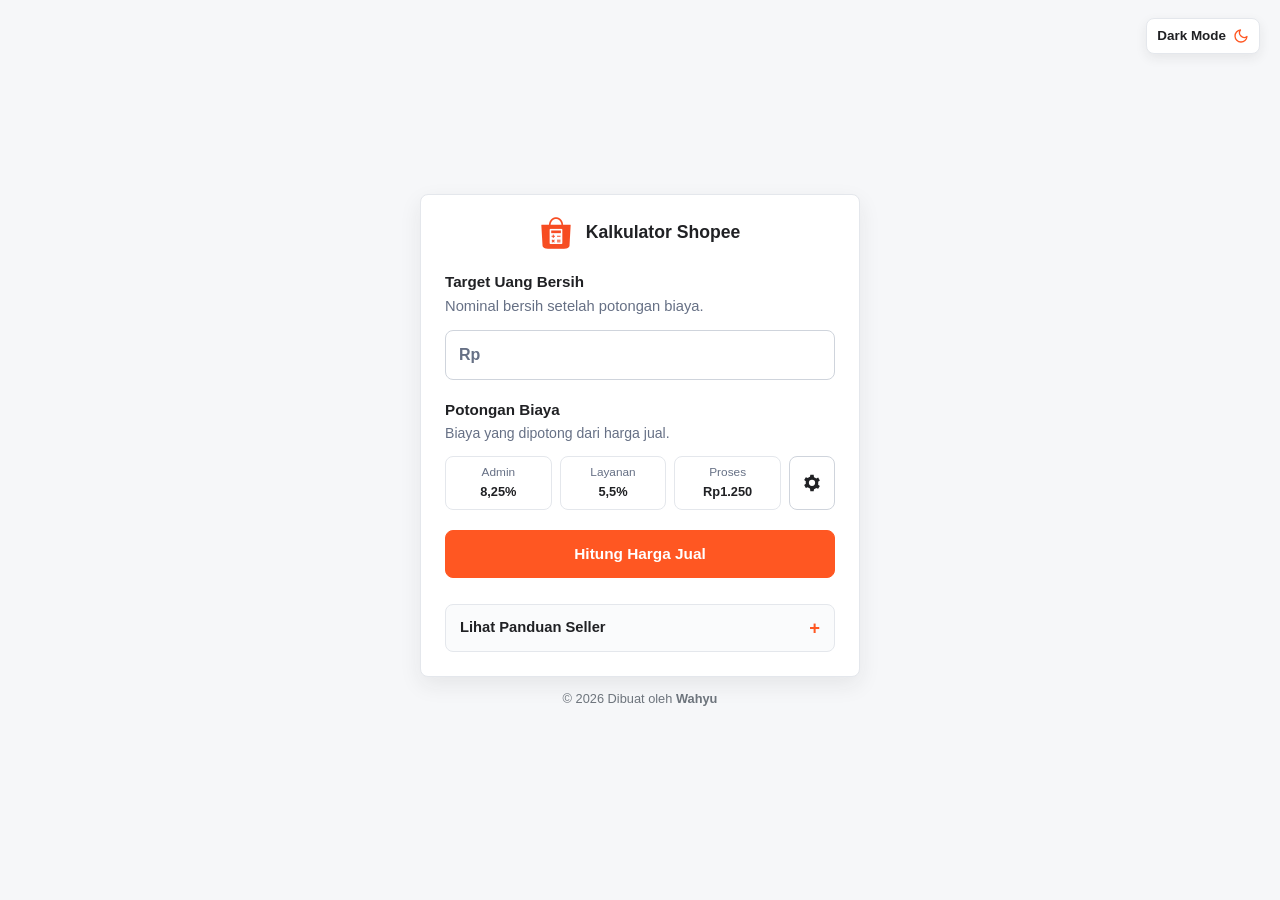
==== commit 45e70801: "Improve SEO metadata and add collapsible seller guide" ====
--- a/index.html
+++ b/index.html
@@ -4,9 +4,23 @@
 <head>
     <meta charset="UTF-8">
     <meta name="viewport" content="width=device-width, initial-scale=1.0, viewport-fit=cover">
+    <meta name="description" content="Hitung harga jual Shopee dari target uang bersih setelah biaya admin, layanan, dan proses pesanan. Gratis, cepat, dan bisa ubah asumsi biaya.">
+    <meta name="robots" content="index, follow, max-image-preview:large">
+    <meta name="theme-color" content="#ff5722">
+    <meta property="og:type" content="website">
+    <meta property="og:locale" content="id_ID">
+    <meta property="og:title" content="Kalkulator Harga Jual Shopee Gratis">
+    <meta property="og:description" content="Bantu seller menghitung harga jual minimum agar target uang bersih tetap tercapai setelah potongan biaya Shopee.">
+    <meta property="og:url" content="https://shopee-calc.vercel.app/">
+    <meta property="og:site_name" content="Kalkulator Harga Jual Shopee">
+    <meta property="og:image" content="https://shopee-calc.vercel.app/assets/icon-app.png">
+    <meta name="twitter:card" content="summary">
+    <meta name="twitter:title" content="Kalkulator Harga Jual Shopee Gratis">
+    <meta name="twitter:description" content="Hitung harga jual Shopee dari target uang bersih setelah biaya admin, layanan, dan proses pesanan.">
+    <link rel="canonical" href="https://shopee-calc.vercel.app/">
     <link rel="shortcut icon" href="assets/icon.png" type="image/x-icon">
     <link rel="apple-touch-icon" href="assets/icon-app.png">
-    <title>Kalkulator Shopee</title>
+    <title>Kalkulator Harga Jual Shopee Gratis | Hitung Target Uang Bersih Seller</title>
     <script>
         (() => {
             try {
@@ -19,7 +33,36 @@
             }
         })();
     </script>
-    <link rel="stylesheet" href="style.css?v=mobile-app-11">
+    <script type="application/ld+json">
+        {
+            "@context": "https://schema.org",
+            "@type": "WebApplication",
+            "name": "Kalkulator Harga Jual Shopee",
+            "url": "https://shopee-calc.vercel.app/",
+            "applicationCategory": "BusinessApplication",
+            "operatingSystem": "Any",
+            "inLanguage": "id-ID",
+            "browserRequirements": "Requires JavaScript and a modern web browser",
+            "isAccessibleForFree": true,
+            "description": "Aplikasi web gratis untuk membantu seller menghitung harga jual minimum Shopee agar target uang bersih tetap tercapai setelah potongan biaya.",
+            "offers": {
+                "@type": "Offer",
+                "price": "0",
+                "priceCurrency": "IDR"
+            },
+            "featureList": [
+                "Hitung harga jual minimum dari target uang bersih",
+                "Ubah asumsi biaya admin, layanan, dan proses pesanan",
+                "Salin hasil harga jual dengan cepat"
+            ],
+            "creator": {
+                "@type": "Person",
+                "name": "Wahyu",
+                "url": "https://wahyu-devs.github.io/portfolio/"
+            }
+        }
+    </script>
+    <link rel="stylesheet" href="style.css?v=seo-1">
 </head>
 
 <body>
@@ -44,17 +87,17 @@
                     <div class="mobile-menu-heading">Menu</div>
                     <button class="mobile-menu-close" id="mobile-menu-close" type="button" aria-label="Tutup menu">&times;</button>
                 </div>
-                <button class="mobile-menu-item mobile-theme-action" type="button" aria-label="Ganti ke dark mode"
-                    data-theme-toggle>
-                    <span class="theme-action-icon" aria-hidden="true"></span>
-                    <span data-theme-label>Dark Mode</span>
-                </button>
                 <button class="mobile-menu-item" id="reset-form" type="button">
                     <svg class="mobile-menu-icon" viewBox="0 0 24 24" aria-hidden="true">
                         <path d="M4 7v5h5" />
                         <path d="M5.5 17A8 8 0 1 0 6 6.8L4 12" />
                     </svg>
                     <span>Reset Form</span>
+                </button>
+                <button class="mobile-menu-item mobile-theme-action" type="button" aria-label="Ganti ke dark mode"
+                    data-theme-toggle>
+                    <span class="theme-action-icon" aria-hidden="true"></span>
+                    <span data-theme-label>Dark Mode</span>
                 </button>
                 <button class="mobile-menu-item" id="open-about" type="button">
                     <svg class="mobile-menu-icon" viewBox="0 0 24 24" aria-hidden="true">
@@ -151,6 +194,77 @@
             </section>
             <p class="copy-status" id="copy-status" role="status" aria-live="polite"></p>
         </form>
+
+        <details class="seo-disclosure">
+            <summary>Lihat Panduan Seller</summary>
+            <section class="seo-content" aria-labelledby="seo-content-title">
+                <div class="seo-content-header">
+                    <h2 id="seo-content-title">Kalkulator Harga Jual Shopee untuk Seller</h2>
+                    <p>
+                        Tool ini membantu menghitung harga jual minimum agar target uang bersih tetap tercapai setelah
+                        biaya admin, biaya layanan, dan biaya proses pesanan dipotong dari harga jual.
+                    </p>
+                    <p class="seo-note">
+                        Asumsi biaya default di halaman ini bisa diubah sesuai skema tokomu. Selalu cocokkan lagi dengan
+                        biaya terbaru yang berlaku di Seller Center atau pengumuman resmi Shopee.
+                    </p>
+                </div>
+
+                <section class="seo-block" aria-labelledby="cara-pakai-title">
+                    <h3 id="cara-pakai-title">Cara Pakai</h3>
+                    <ol>
+                        <li>Masukkan target uang bersih yang ingin kamu terima.</li>
+                        <li>Sesuaikan biaya admin, layanan, dan proses jika skema tokomu berbeda.</li>
+                        <li>Tekan tombol hitung untuk melihat harga jual minimum yang disarankan.</li>
+                        <li>Periksa hasil simulasi potongan sebelum memasang harga di Shopee.</li>
+                    </ol>
+                </section>
+
+                <section class="seo-block" aria-labelledby="rumus-title">
+                    <h3 id="rumus-title">Rumus Singkat</h3>
+                    <p>
+                        Secara sederhana, harga jual minimum dihitung dari target bersih ditambah biaya tetap, lalu dibagi
+                        dengan sisa persentase setelah biaya admin dan layanan.
+                    </p>
+                    <p class="seo-formula">Harga jual minimum = (target bersih + biaya proses) / (1 - admin - layanan)</p>
+                </section>
+
+                <section class="seo-block" aria-labelledby="penyesuaian-title">
+                    <h3 id="penyesuaian-title">Kapan Hasil Perlu Disesuaikan</h3>
+                    <ul>
+                        <li>Saat produk ikut promo, voucher toko, atau subsidi diskon yang ditanggung seller.</li>
+                        <li>Saat kamu ingin memasukkan HPP, target profit, biaya packing, atau biaya iklan.</li>
+                        <li>Saat kategori produk atau program toko punya potongan biaya yang berbeda.</li>
+                        <li>Saat ada perubahan kebijakan biaya dari Shopee.</li>
+                    </ul>
+                </section>
+
+                <section class="seo-block" aria-labelledby="faq-title">
+                    <h3 id="faq-title">Pertanyaan Umum</h3>
+                    <div class="faq-item">
+                        <h4>Apakah kalkulator ini cocok untuk semua seller Shopee?</h4>
+                        <p>
+                            Cocok sebagai acuan awal. Namun hasil akhir tetap perlu disesuaikan dengan kategori produk,
+                            program toko, voucher, iklan, dan kebijakan biaya yang aktif di akunmu.
+                        </p>
+                    </div>
+                    <div class="faq-item">
+                        <h4>Kenapa harga jual minimum bisa lebih tinggi dari perkiraan?</h4>
+                        <p>
+                            Karena potongan biaya dihitung dari harga jual. Makin tinggi persentase biaya, makin besar
+                            harga yang dibutuhkan untuk menjaga uang bersih tetap aman.
+                        </p>
+                    </div>
+                    <div class="faq-item">
+                        <h4>Apakah hasil ini sudah termasuk HPP dan profit?</h4>
+                        <p>
+                            Belum. Kalkulator ini fokus pada target uang bersih setelah potongan platform. Kalau kamu ingin
+                            menghitung margin penuh, tambahkan HPP dan target profit ke nominal target bersihmu.
+                        </p>
+                    </div>
+                </section>
+            </section>
+        </details>
     </main>
 
     <div id="toast" class="toast" role="status" aria-live="polite" aria-atomic="true" hidden>
--- a/style.css
+++ b/style.css
@@ -764,6 +764,149 @@
     display: none;
 }
 
+.seo-disclosure {
+    margin-top: 26px;
+}
+
+.seo-disclosure summary {
+    display: flex;
+    align-items: center;
+    justify-content: space-between;
+    gap: 12px;
+    width: 100%;
+    min-height: 48px;
+    padding: 12px 14px;
+    background: var(--surface-soft);
+    border: 1px solid var(--line);
+    border-radius: 8px;
+    color: var(--ink);
+    cursor: pointer;
+    font-size: 0.92rem;
+    font-weight: 700;
+    line-height: 1.4;
+    list-style: none;
+}
+
+.seo-disclosure summary::-webkit-details-marker {
+    display: none;
+}
+
+.seo-disclosure summary::after {
+    content: "+";
+    flex: 0 0 auto;
+    color: var(--accent);
+    font-size: 1.15rem;
+    font-weight: 800;
+    line-height: 1;
+}
+
+.seo-disclosure[open] summary {
+    border-color: var(--accent-line);
+    border-bottom-right-radius: 0;
+    border-bottom-left-radius: 0;
+}
+
+.seo-disclosure[open] summary::after {
+    content: "-";
+}
+
+.seo-disclosure summary:hover {
+    border-color: var(--accent);
+}
+
+.seo-disclosure summary:focus-visible {
+    border-color: var(--focus);
+    box-shadow: 0 0 0 3px var(--focus-ring);
+    outline: none;
+}
+
+.seo-content {
+    margin-top: 0;
+    padding: 20px 18px 18px;
+    border: 1px solid var(--line);
+    border-top: 0;
+    border-bottom-right-radius: 8px;
+    border-bottom-left-radius: 8px;
+}
+
+.seo-content-header {
+    display: grid;
+    gap: 10px;
+}
+
+.seo-content h2,
+.seo-content h3,
+.seo-content h4 {
+    margin: 0;
+    color: var(--ink);
+}
+
+.seo-content h2 {
+    font-size: 1rem;
+    line-height: 1.35;
+}
+
+.seo-content h3 {
+    font-size: 0.94rem;
+    line-height: 1.35;
+}
+
+.seo-content h4 {
+    font-size: 0.9rem;
+    line-height: 1.45;
+}
+
+.seo-content p,
+.seo-content li {
+    color: var(--muted);
+    font-size: 0.9rem;
+    line-height: 1.6;
+}
+
+.seo-content p {
+    margin: 0;
+}
+
+.seo-note {
+    font-size: 0.84rem;
+}
+
+.seo-block {
+    display: grid;
+    gap: 10px;
+    margin-top: 18px;
+    padding-top: 18px;
+    border-top: 1px solid var(--line);
+}
+
+.seo-content ol,
+.seo-content ul {
+    margin: 0;
+    padding-left: 20px;
+}
+
+.seo-formula {
+    padding: 12px;
+    background: var(--surface-soft);
+    border: 1px solid var(--line);
+    border-radius: 8px;
+    color: var(--ink) !important;
+    font-size: 0.9rem;
+    font-weight: 700;
+    line-height: 1.5;
+}
+
+.faq-item {
+    display: grid;
+    gap: 8px;
+}
+
+.faq-item + .faq-item {
+    margin-top: 2px;
+    padding-top: 14px;
+    border-top: 1px dashed var(--line);
+}
+
 footer {
     margin-top: 14px;
     color: var(--footer);
@@ -834,6 +977,7 @@
         margin-top: 14px;
         padding: 9px 12px;
     }
+
 }
 
 @media (max-width: 700px) {
@@ -1337,6 +1481,64 @@
         line-height: 1.45;
     }
 
+    .seo-disclosure {
+        margin: 0 -20px;
+    }
+
+    .seo-disclosure summary {
+        min-height: 52px;
+        padding: 14px 20px;
+        background: var(--surface);
+        border-right: 0;
+        border-left: 0;
+        border-radius: 0;
+    }
+
+    .seo-disclosure[open] summary {
+        border-right: 0;
+        border-left: 0;
+        border-bottom-right-radius: 0;
+        border-bottom-left-radius: 0;
+    }
+
+    .seo-content {
+        margin: 0;
+        padding: 18px 20px calc(20px + env(safe-area-inset-bottom));
+        background: var(--surface);
+        border-right: 0;
+        border-bottom: 1px solid var(--line);
+        border-left: 0;
+        border-bottom-right-radius: 0;
+        border-bottom-left-radius: 0;
+    }
+
+    .seo-content h2 {
+        font-size: 0.98rem;
+    }
+
+    .seo-content h3 {
+        font-size: 0.92rem;
+    }
+
+    .seo-content p,
+    .seo-content li {
+        font-size: 0.89rem;
+    }
+
+    .seo-note {
+        font-size: 0.82rem;
+    }
+
+    .seo-block {
+        margin-top: 16px;
+        padding-top: 16px;
+    }
+
+    .seo-formula {
+        padding: 11px 12px;
+        font-size: 0.88rem;
+    }
+
     footer {
         display: none;
     }
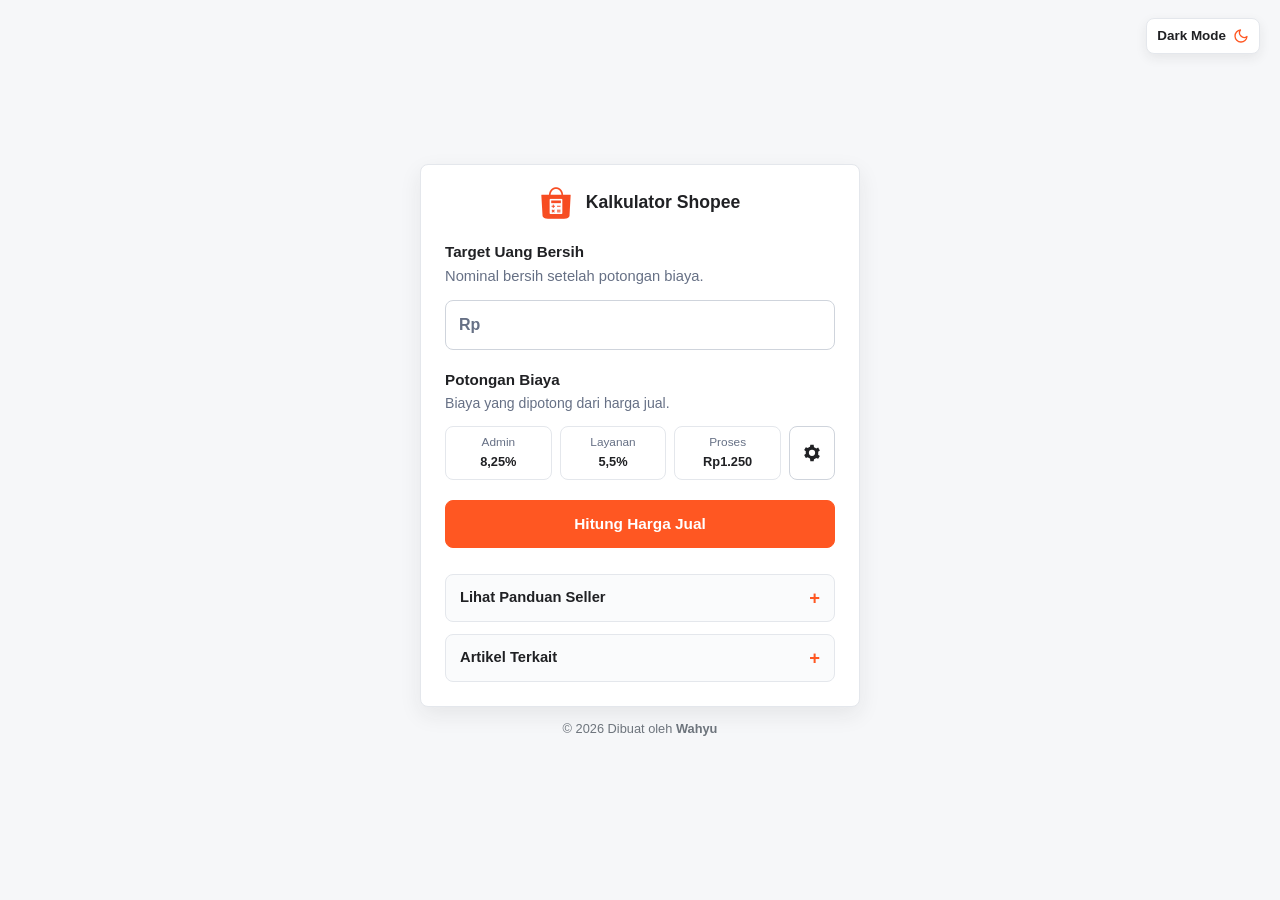
==== commit c3e1e526: "Add supporting SEO articles and related links" ====
--- a/index.html
+++ b/index.html
@@ -265,6 +265,26 @@
                 </section>
             </section>
         </details>
+
+        <details class="related-guides-disclosure">
+            <summary>Artikel Terkait</summary>
+            <section class="related-guides" aria-label="Artikel Terkait">
+                <div class="related-guide-list">
+                    <a class="related-guide-card" href="cara-menentukan-harga-jual-shopee/">
+                        <strong>Cara Menentukan Harga Jual Shopee</strong>
+                        <span>Mulai dari HPP, target profit, dan potongan biaya marketplace.</span>
+                    </a>
+                    <a class="related-guide-card" href="hitung-harga-jual-shopee-setelah-biaya-admin/">
+                        <strong>Cara Hitung Harga Jual Setelah Biaya Admin</strong>
+                        <span>Lihat simulasi target bersih, biaya admin, layanan, dan proses pesanan.</span>
+                    </a>
+                    <a class="related-guide-card" href="rumus-harga-jual-shopee-dari-target-uang-bersih/">
+                        <strong>Rumus Harga Jual Shopee dari Target Uang Bersih</strong>
+                        <span>Pahami rumus inti yang dipakai kalkulator untuk menghitung harga minimum.</span>
+                    </a>
+                </div>
+            </section>
+        </details>
     </main>
 
     <div id="toast" class="toast" role="status" aria-live="polite" aria-atomic="true" hidden>
--- a/style.css
+++ b/style.css
@@ -907,6 +907,109 @@
     border-top: 1px dashed var(--line);
 }
 
+.related-guides-disclosure {
+    margin-top: 12px;
+}
+
+.related-guides-disclosure summary {
+    display: flex;
+    align-items: center;
+    justify-content: space-between;
+    gap: 12px;
+    width: 100%;
+    min-height: 48px;
+    padding: 12px 14px;
+    background: var(--surface-soft);
+    border: 1px solid var(--line);
+    border-radius: 8px;
+    color: var(--ink);
+    cursor: pointer;
+    font-size: 0.92rem;
+    font-weight: 700;
+    line-height: 1.4;
+    list-style: none;
+}
+
+.related-guides-disclosure summary::-webkit-details-marker {
+    display: none;
+}
+
+.related-guides-disclosure summary::after {
+    content: "+";
+    flex: 0 0 auto;
+    color: var(--accent);
+    font-size: 1.15rem;
+    font-weight: 800;
+    line-height: 1;
+}
+
+.related-guides-disclosure[open] summary {
+    border-color: var(--accent-line);
+    border-bottom-right-radius: 0;
+    border-bottom-left-radius: 0;
+}
+
+.related-guides-disclosure[open] summary::after {
+    content: "-";
+}
+
+.related-guides-disclosure summary:hover {
+    border-color: var(--accent);
+}
+
+.related-guides-disclosure summary:focus-visible {
+    border-color: var(--focus);
+    box-shadow: 0 0 0 3px var(--focus-ring);
+    outline: none;
+}
+
+.related-guides {
+    margin-top: 0;
+    padding: 18px 18px 18px;
+    border: 1px solid var(--line);
+    border-top: 0;
+    border-bottom-right-radius: 8px;
+    border-bottom-left-radius: 8px;
+}
+
+.related-guide-list {
+    display: grid;
+    gap: 10px;
+}
+
+.related-guide-card {
+    display: grid;
+    gap: 6px;
+    padding: 14px;
+    background: var(--surface-soft);
+    border: 1px solid var(--line);
+    border-radius: 8px;
+    color: var(--ink);
+    text-decoration: none;
+    transition: border-color 160ms ease, color 160ms ease, background 160ms ease;
+}
+
+.related-guide-card:hover {
+    border-color: var(--accent);
+}
+
+.related-guide-card:focus-visible {
+    border-color: var(--focus);
+    box-shadow: 0 0 0 3px var(--focus-ring);
+    outline: none;
+}
+
+.related-guide-card strong {
+    font-size: 0.92rem;
+    line-height: 1.4;
+}
+
+.related-guide-card span {
+    color: var(--muted);
+    font-size: 0.86rem;
+    line-height: 1.55;
+}
+
 footer {
     margin-top: 14px;
     color: var(--footer);
@@ -1539,6 +1642,41 @@
         font-size: 0.88rem;
     }
 
+    .related-guides-disclosure {
+        margin: 10px -20px 0;
+    }
+
+    .related-guides-disclosure summary {
+        min-height: 52px;
+        padding: 14px 20px;
+        background: var(--surface);
+        border-right: 0;
+        border-left: 0;
+        border-radius: 0;
+    }
+
+    .related-guides-disclosure[open] summary {
+        border-right: 0;
+        border-left: 0;
+        border-bottom-right-radius: 0;
+        border-bottom-left-radius: 0;
+    }
+
+    .related-guides {
+        margin: 0;
+        padding: 18px 20px 18px;
+        background: var(--surface);
+        border-right: 0;
+        border-left: 0;
+        border-bottom-right-radius: 0;
+        border-bottom-left-radius: 0;
+    }
+
+    .related-guide-card {
+        padding: 13px 14px;
+        background: var(--surface);
+    }
+
     footer {
         display: none;
     }
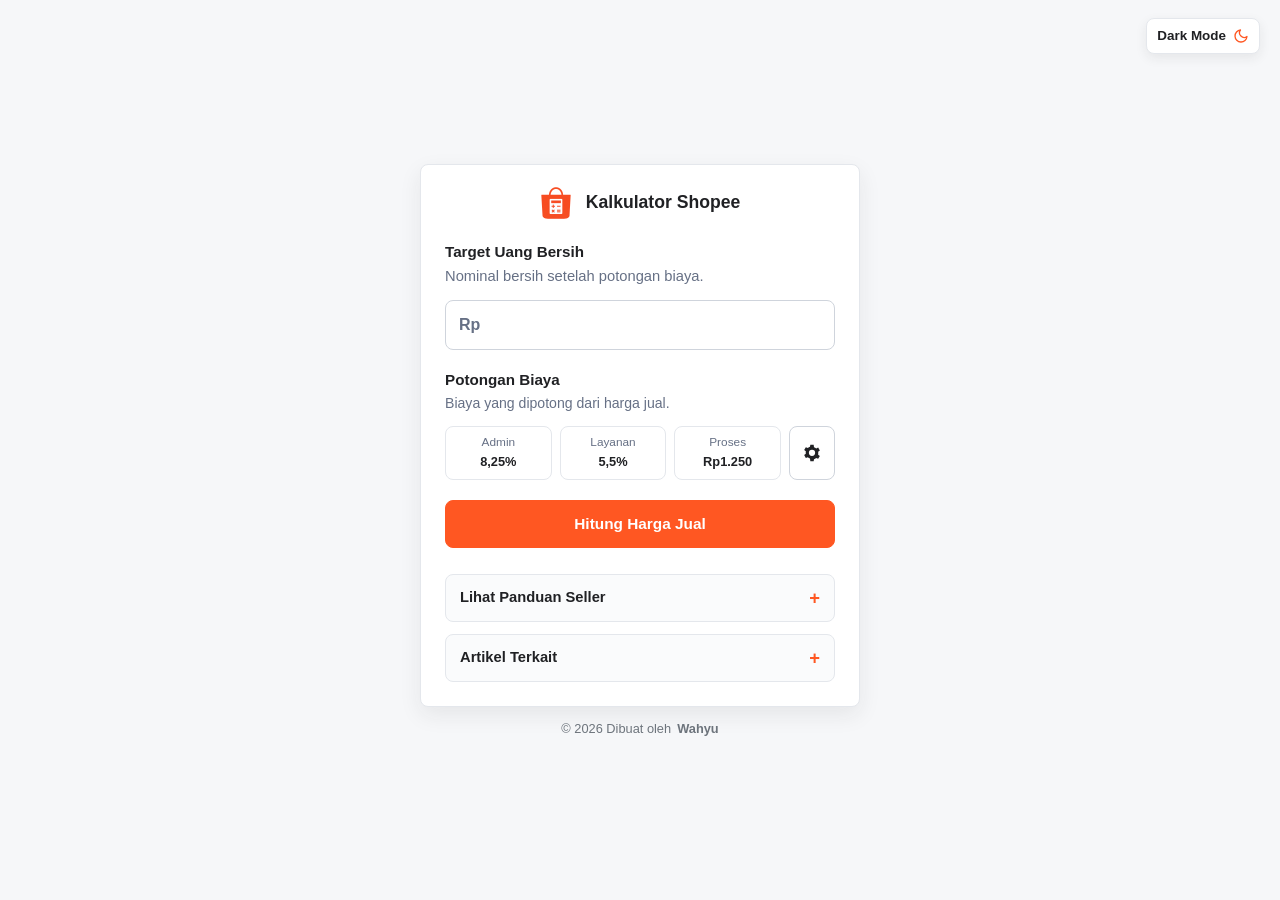
==== commit 35355a68: "Remove mobile browser theme color meta" ====
--- a/index.html
+++ b/index.html
@@ -6,7 +6,6 @@
     <meta name="viewport" content="width=device-width, initial-scale=1.0, viewport-fit=cover">
     <meta name="description" content="Hitung harga jual Shopee dari target uang bersih setelah biaya admin, layanan, dan proses pesanan. Gratis, cepat, dan bisa ubah asumsi biaya.">
     <meta name="robots" content="index, follow, max-image-preview:large">
-    <meta name="theme-color" content="#ff5722">
     <meta property="og:type" content="website">
     <meta property="og:locale" content="id_ID">
     <meta property="og:title" content="Kalkulator Harga Jual Shopee Gratis">
--- a/style.css
+++ b/style.css
@@ -101,6 +101,7 @@
 html {
     min-height: 100%;
     background: var(--bg);
+    overflow-x: clip;
 }
 
 body {
@@ -1017,6 +1018,10 @@
     text-align: center;
 }
 
+footer a {
+    margin-left: 0.2em;
+}
+
 .heart-icon {
     width: 1.08em;
     height: 1.08em;
@@ -1106,10 +1111,11 @@
         border: 0;
         border-radius: 0;
         box-shadow: none;
+        overflow-x: clip;
     }
 
     #calculator-form {
-        flex: 1;
+        flex: 0 0 auto;
         gap: 14px;
     }
 
@@ -1533,25 +1539,14 @@
 
     .primary-button {
         min-height: 52px;
-        margin-top: 2px;
+        margin-top: 0;
         font-size: 0.94rem;
         font-weight: 700;
         box-shadow: 0 8px 18px var(--button-shadow);
     }
 
     .empty-state {
-        display: grid;
-        flex: 1 1 auto;
-        min-height: 168px;
-        place-items: center;
-        margin: 0 -20px;
-        padding: 18px 20px;
-        background: var(--surface);
-        border-top: 1px solid var(--line);
-        border-bottom: 1px solid var(--line);
-        border-radius: 0;
-        color: var(--muted);
-        text-align: center;
+        display: none;
     }
 
     .empty-state-content {
@@ -1585,7 +1580,7 @@
     }
 
     .seo-disclosure {
-        margin: 0 -20px;
+        margin: 14px -20px 0;
     }
 
     .seo-disclosure summary {
@@ -1678,7 +1673,15 @@
     }
 
     footer {
-        display: none;
+        display: flex;
+        justify-content: center;
+        align-items: center;
+        min-height: 54px;
+        margin: 0 -20px;
+        padding: 10px 20px calc(12px + env(safe-area-inset-bottom));
+        background: var(--surface);
+        border-top: 1px solid var(--line);
+        line-height: 1.5;
     }
 
     .toast {
